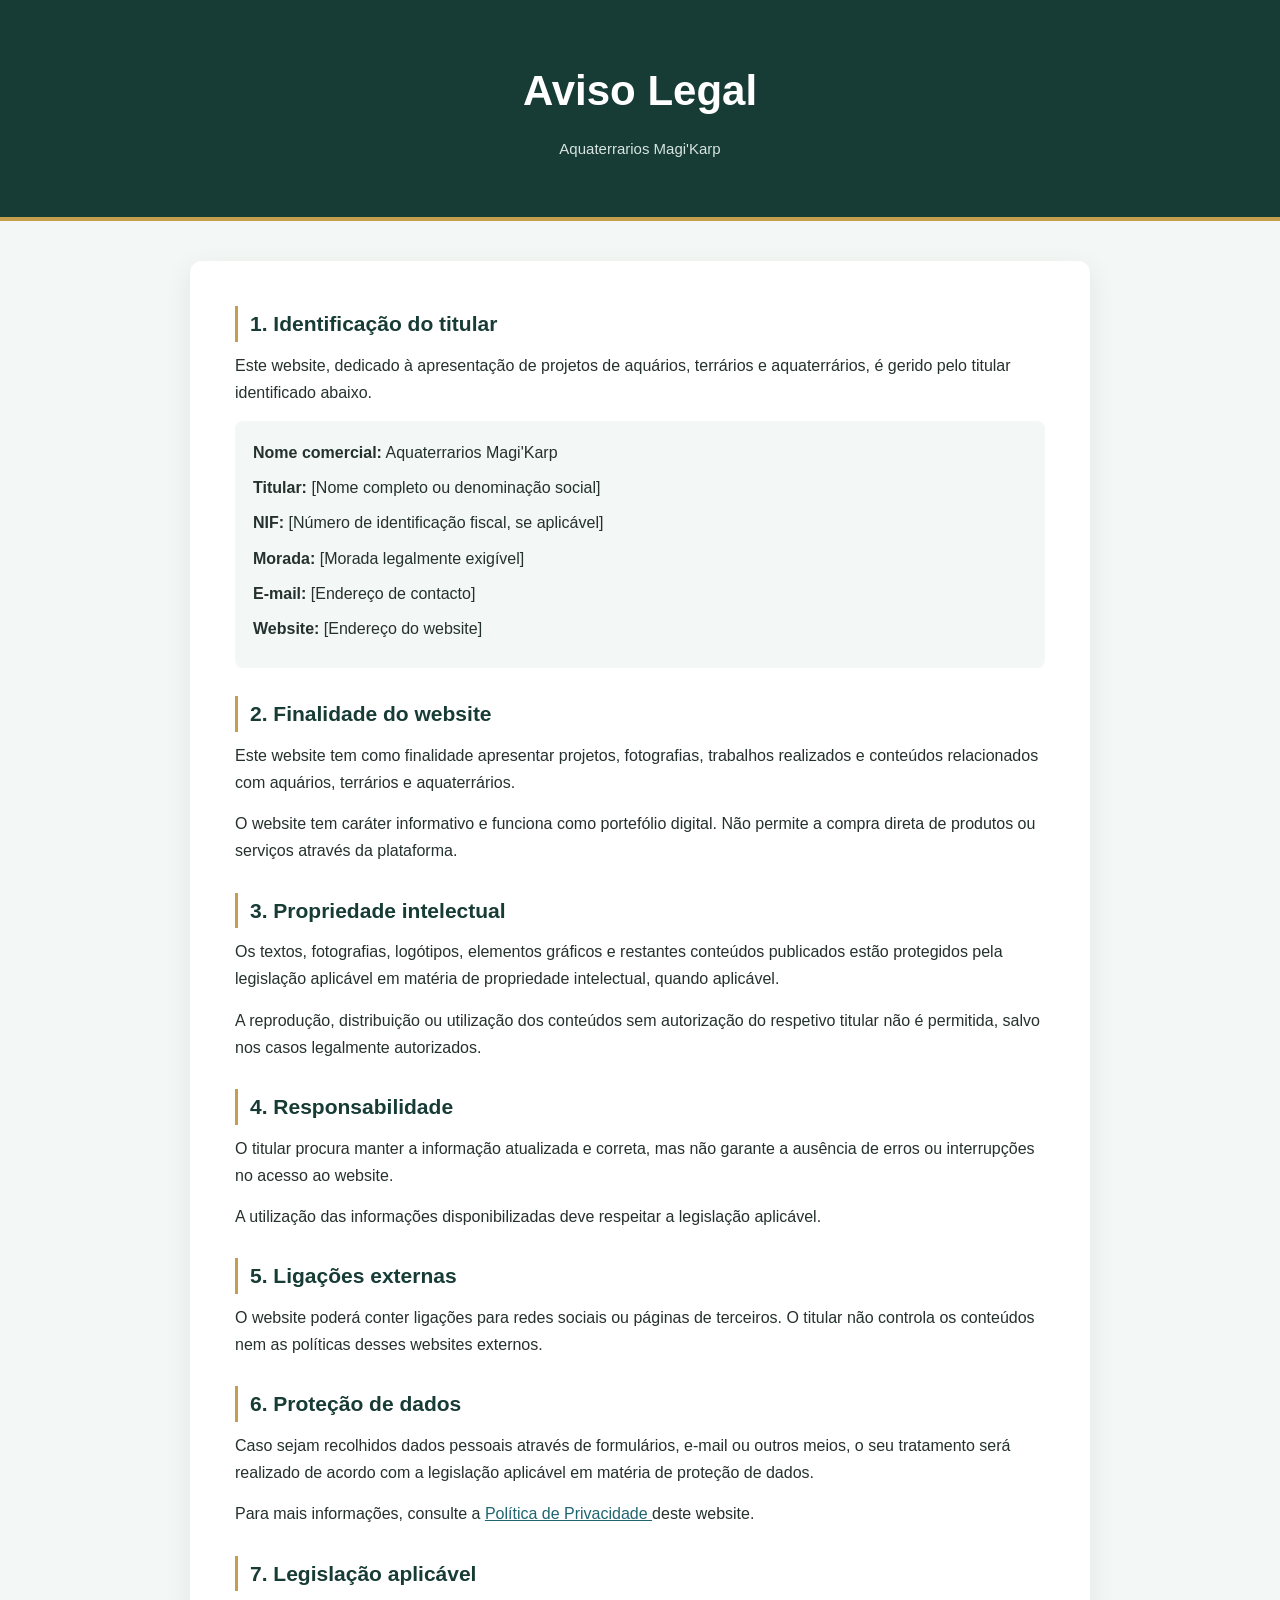
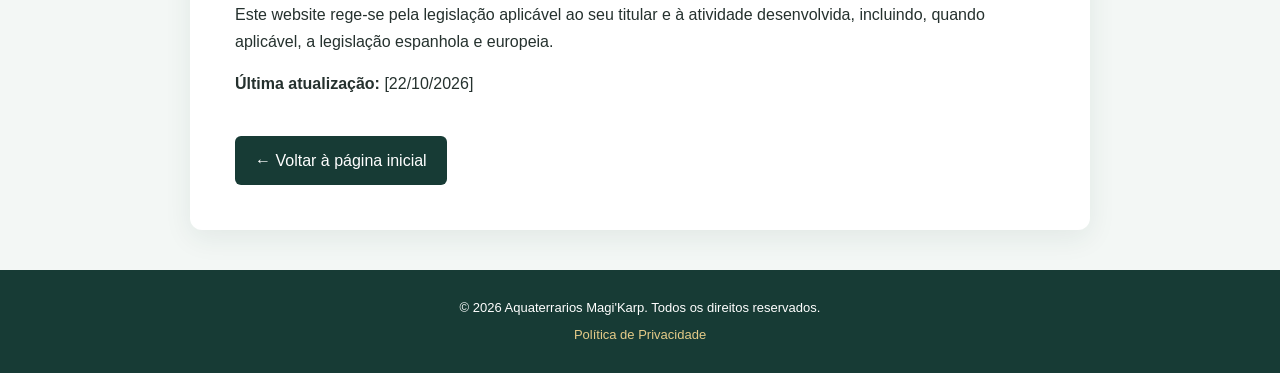
==== pages/aviso_legal.html @ 0bdb56b9 "Add files via upload" ====
<!DOCTYPE html>
<html lang="pt-PT">

<head>
    <meta charset="UTF-8">
    <meta name="viewport" content="width=device-width, initial-scale=1.0">

    <meta name="robots" content="index, follow">
    <meta name="description"
        content="Aviso legal do website Aquaterrarios Magi'Karp.">

    <title>Aviso Legal | Aquaterrarios Magi'Karp</title>

    <style>
        :root {
            --verde: #173b35;
            --verde-claro: #1f6570;
            --dourado: #c59f4d;
            --fundo: #f3f7f5;
            --texto: #25312e;
            --branco: #ffffff;
        }

        * {
            margin: 0;
            padding: 0;
            box-sizing: border-box;
        }

        html {
            scroll-behavior: smooth;
        }

        body {
            font-family: Arial, Helvetica, sans-serif;
            background: var(--fundo);
            color: var(--texto);
            line-height: 1.7;
        }

        header {
            background: var(--verde);
            color: var(--branco);
            text-align: center;
            padding: 55px 20px;
            border-bottom: 4px solid var(--dourado);
        }

        header h1 {
            font-size: clamp(28px, 5vw, 42px);
            margin-bottom: 10px;
        }

        header p {
            color: #d7e4df;
            font-size: 15px;
        }

        main {
            width: min(900px, 92%);
            margin: 40px auto;
            background: var(--branco);
            padding: clamp(22px, 5vw, 45px);
            border-radius: 12px;
            box-shadow: 0 8px 28px rgba(23, 59, 53, 0.08);
        }

        main h2 {
            color: var(--verde);
            font-size: 21px;
            margin: 28px 0 10px;
            padding-left: 12px;
            border-left: 3px solid var(--dourado);
        }

        main h2:first-child {
            margin-top: 0;
        }

        main p {
            margin-bottom: 14px;
        }

        main a {
            color: var(--verde-claro);
            overflow-wrap: anywhere;
        }

        .dados {
            background: var(--fundo);
            padding: 18px;
            border-radius: 8px;
            margin: 15px 0;
        }

        .dados p {
            margin-bottom: 8px;
        }

        .aviso {
            background: #fff9e9;
            border-left: 4px solid var(--dourado);
            padding: 15px;
            margin-top: 25px;
            font-size: 14px;
        }

        .voltar {
            display: inline-block;
            margin-top: 25px;
            padding: 11px 20px;
            background: var(--verde);
            color: var(--branco);
            text-decoration: none;
            border-radius: 6px;
            transition: background 0.2s ease;
        }

        .voltar:hover {
            background: var(--verde-claro);
        }

        footer {
            background: var(--verde);
            color: var(--branco);
            text-align: center;
            padding: 22px 15px;
            font-size: 13px;
        }

        footer p {
            margin: 5px 0;
        }

        footer a {
            color: #e5cb88;
            text-decoration: none;
        }

        footer a:hover {
            text-decoration: underline;
        }

        @media (max-width: 600px) {
            header {
                padding: 40px 15px;
            }

            main {
                margin: 22px auto;
                padding: 22px 18px;
            }

            main h2 {
                font-size: 19px;
            }
        }
    </style>
</head>

<body>

    <header>
        <h1>Aviso Legal</h1>
        <p>Aquaterrarios Magi'Karp</p>
    </header>

    <main>

        <h2>1. Identificação do titular</h2>

        <p>
            Este website, dedicado à apresentação de projetos de
            aquários, terrários e aquaterrários, é gerido pelo titular
            identificado abaixo.
        </p>

        <div class="dados">
            <p><strong>Nome comercial:</strong> Aquaterrarios Magi'Karp</p>
            <p><strong>Titular:</strong> [Nome completo ou denominação social]</p>
            <p><strong>NIF:</strong> [Número de identificação fiscal, se aplicável]</p>
            <p><strong>Morada:</strong> [Morada legalmente exigível]</p>
            <p><strong>E-mail:</strong> [Endereço de contacto]</p>
            <p><strong>Website:</strong> [Endereço do website]</p>
        </div>

        <h2>2. Finalidade do website</h2>

        <p>
            Este website tem como finalidade apresentar projetos,
            fotografias, trabalhos realizados e conteúdos relacionados
            com aquários, terrários e aquaterrários.
        </p>

        <p>
            O website tem caráter informativo e funciona como portefólio
            digital. Não permite a compra direta de produtos ou serviços
            através da plataforma.
        </p>

        <h2>3. Propriedade intelectual</h2>

        <p>
            Os textos, fotografias, logótipos, elementos gráficos e
            restantes conteúdos publicados estão protegidos pela
            legislação aplicável em matéria de propriedade intelectual,
            quando aplicável.
        </p>

        <p>
            A reprodução, distribuição ou utilização dos conteúdos sem
            autorização do respetivo titular não é permitida, salvo
            nos casos legalmente autorizados.
        </p>

        <h2>4. Responsabilidade</h2>

        <p>
            O titular procura manter a informação atualizada e correta,
            mas não garante a ausência de erros ou interrupções no
            acesso ao website.
        </p>

        <p>
            A utilização das informações disponibilizadas deve respeitar
            a legislação aplicável.
        </p>

        <h2>5. Ligações externas</h2>

        <p>
            O website poderá conter ligações para redes sociais ou
            páginas de terceiros. O titular não controla os conteúdos
            nem as políticas desses websites externos.
        </p>

        <h2>6. Proteção de dados</h2>

        <p>
            Caso sejam recolhidos dados pessoais através de formulários,
            e-mail ou outros meios, o seu tratamento será realizado de
            acordo com a legislação aplicável em matéria de proteção
            de dados.
        </p>

        <p>
            Para mais informações, consulte a
            <a href="politica-privacidade.html">
                Política de Privacidade
            </a>
            deste website.
        </p>

        <h2>7. Legislação aplicável</h2>

        <p>
            Este website rege-se pela legislação aplicável ao seu
            titular e à atividade desenvolvida, incluindo, quando
            aplicável, a legislação espanhola e europeia.
        </p>

        <p>
            <strong>Última atualização:</strong> [22/10/2026]
        </p>

        <a class="voltar" href="../index.html">
            ← Voltar à página inicial
        </a>

    </main>

    <footer>
        <p>
            &copy; 2026 Aquaterrarios Magi'Karp.
            Todos os direitos reservados.
        </p>

        <p>
            <a href="politica-privacidade.html">Política de Privacidade</a>
        </p>
        
    </footer>

</body>
</html>
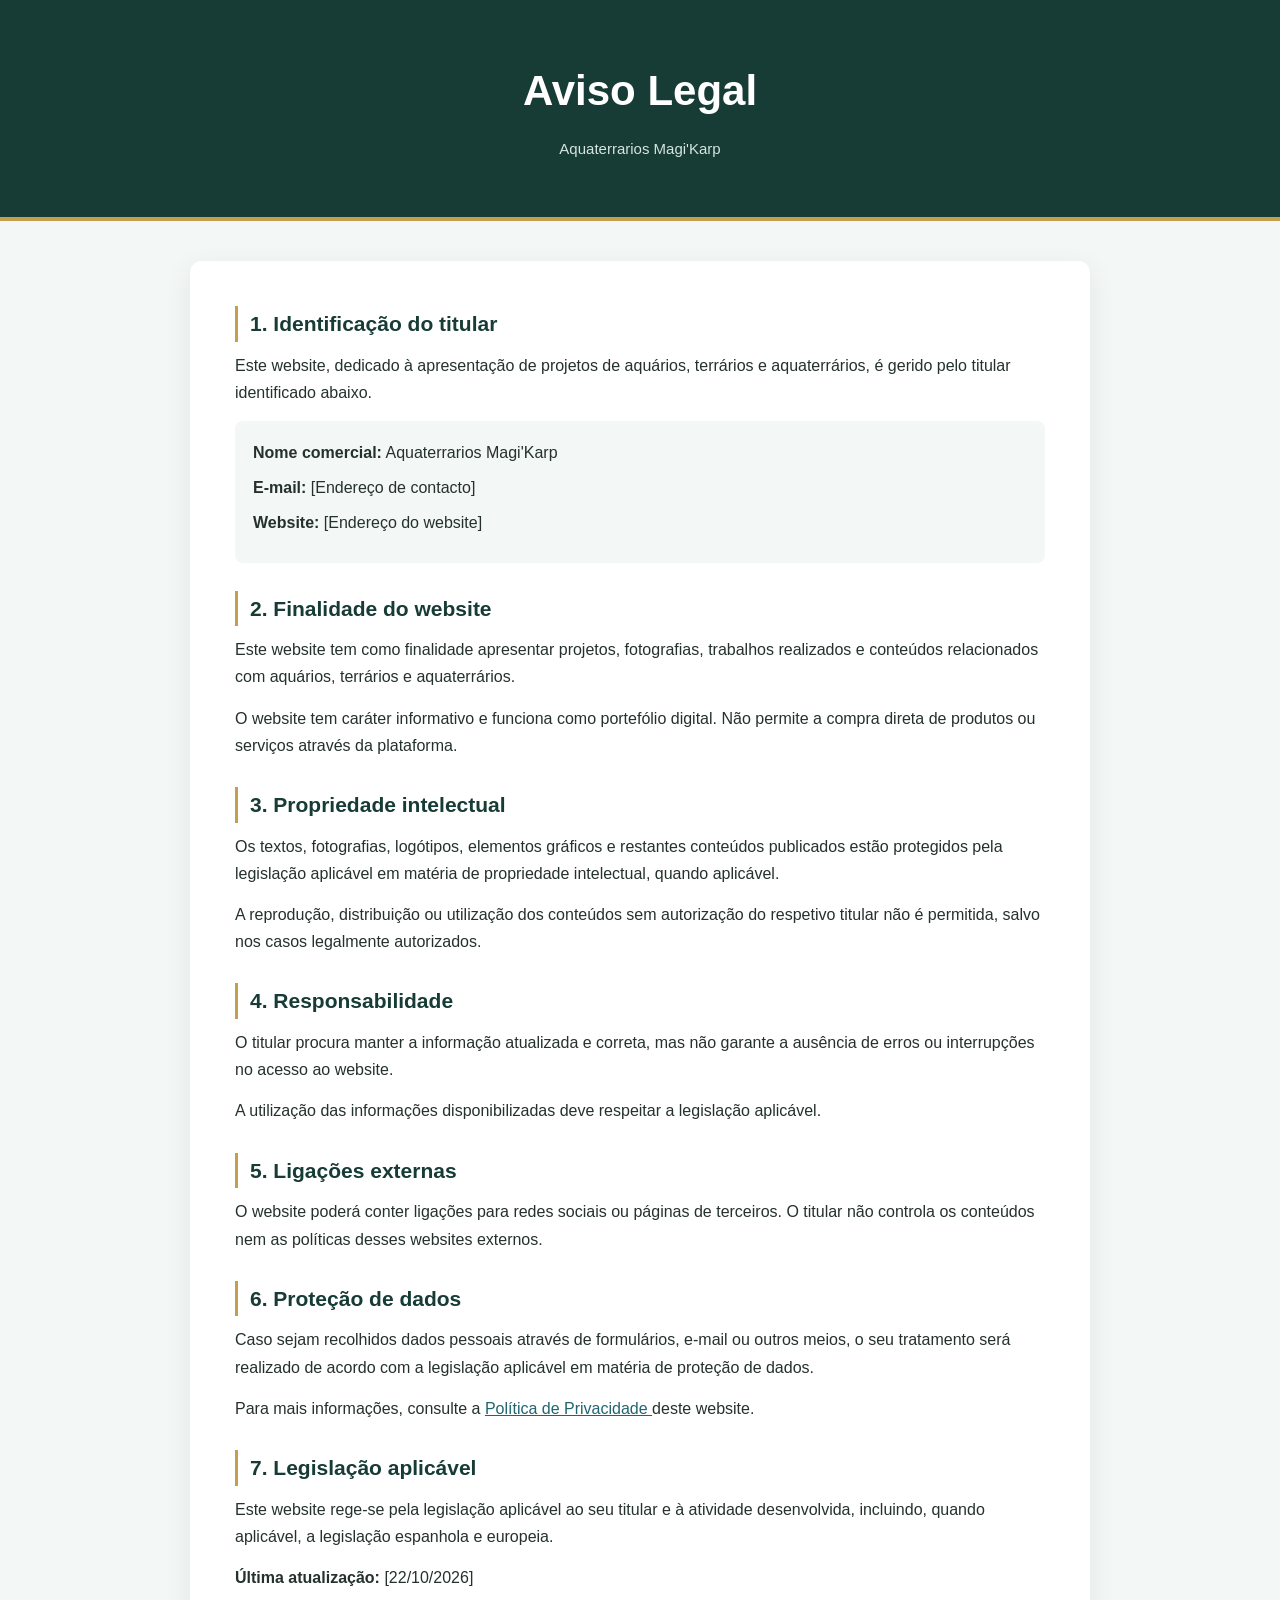
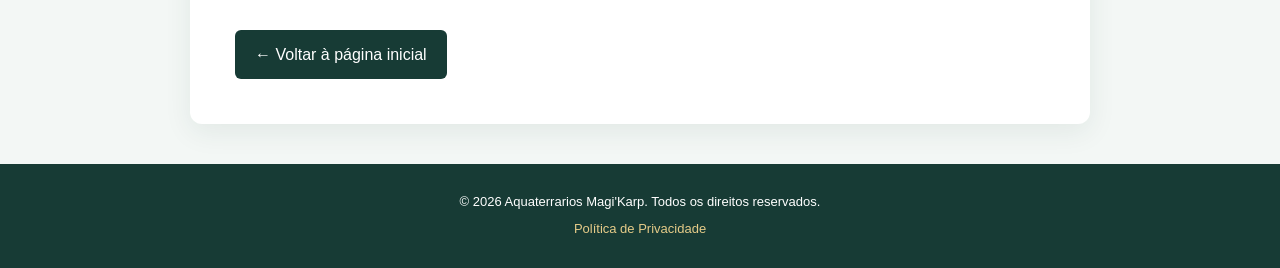
==== commit 8b6a327b: "Update aviso_legal.html" ====
--- a/pages/aviso_legal.html
+++ b/pages/aviso_legal.html
@@ -178,9 +178,6 @@
 
         <div class="dados">
             <p><strong>Nome comercial:</strong> Aquaterrarios Magi'Karp</p>
-            <p><strong>Titular:</strong> [Nome completo ou denominação social]</p>
-            <p><strong>NIF:</strong> [Número de identificação fiscal, se aplicável]</p>
-            <p><strong>Morada:</strong> [Morada legalmente exigível]</p>
             <p><strong>E-mail:</strong> [Endereço de contacto]</p>
             <p><strong>Website:</strong> [Endereço do website]</p>
         </div>
